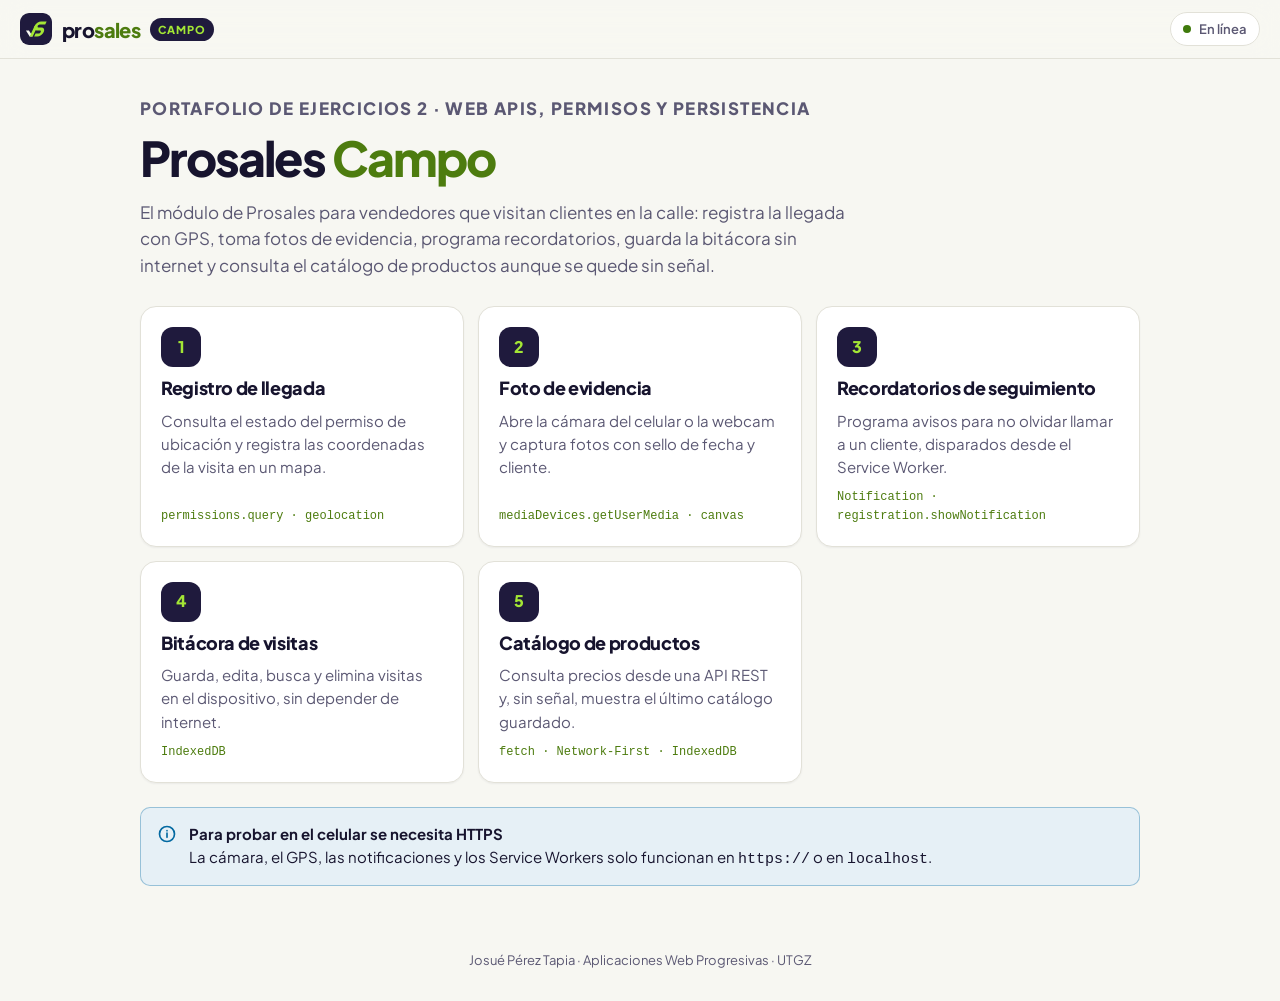
==== Portafolio_2/index.html @ 6cf30683 "feat(p2): base de Prosales Campo con estilos, utilidades e iconos compartidos" ====
<!DOCTYPE html>
<html lang="es-MX">
<head>
  <meta charset="UTF-8">
  <meta name="viewport" content="width=device-width, initial-scale=1.0, viewport-fit=cover">
  <title>Prosales Campo</title>
  <meta name="description" content="Módulo de visitas de campo de Prosales: ubicación, evidencia con cámara, recordatorios, bitácora sin conexión y catálogo con caché dinámica.">
  <meta name="theme-color" content="#1F1A3D">
  <link rel="icon" href="comun/icons/favicon.svg" type="image/svg+xml">
  <link rel="apple-touch-icon" href="comun/icons/apple-touch-icon.png">
  <link rel="preconnect" href="https://fonts.googleapis.com">
  <link rel="preconnect" href="https://fonts.gstatic.com" crossorigin>
  <link rel="stylesheet" href="https://fonts.googleapis.com/css2?family=Plus+Jakarta+Sans:wght@400;500;600;700;800&display=swap">
  <link rel="stylesheet" href="comun/styles.css">
  <style>
    .hero { padding: 8px 0 28px; }
    .hero h1 { font-size: clamp(2rem, 6vw, 3rem); font-weight: 800; letter-spacing: -.04em; margin: 8px 0 12px; }
    .hero h1 span { color: var(--accent-text); }
    .hero p { color: var(--muted); font-size: 1.0625rem; max-width: 60ch; }
    .modulos { list-style: none; display: grid; gap: 14px; grid-template-columns: repeat(auto-fit, minmax(min(100%, 300px), 1fr)); }
    .modulo {
      display: flex; flex-direction: column; gap: 10px; height: 100%;
      padding: 20px; border-radius: var(--radius); text-decoration: none; color: var(--text);
      background: var(--surface); border: 1px solid var(--border); box-shadow: var(--shadow-sm);
      transition: transform .2s var(--ease), box-shadow .2s var(--ease), border-color .2s;
    }
    .modulo:hover { transform: translateY(-2px); box-shadow: var(--shadow); border-color: var(--primary); }
    .modulo-num {
      width: 40px; height: 40px; border-radius: 12px; display: grid; place-items: center;
      background: var(--tinta); color: var(--lima); font-weight: 800;
    }
    .modulo h2 { font-size: 1.125rem; font-weight: 800; }
    .modulo p { color: var(--muted); font-size: .9375rem; flex: 1; }
    .modulo code { font-family: var(--mono); font-size: .75rem; color: var(--accent-text); }
    .nota { margin-top: 24px; }
  </style>
</head>
<body>
  <svg class="sprite" aria-hidden="true">
    <symbol id="i-info" viewBox="0 0 24 24"><circle cx="12" cy="12" r="9"/><path d="M12 11v5M12 8h.01"/></symbol>
  </svg>

  <header class="topbar">
    <a class="brand" href="./" aria-label="Prosales Campo, inicio">
      <img src="comun/icons/favicon.svg" alt="" width="32" height="32">
      <span class="brand-name">pro<span>sales</span></span>
      <span class="brand-tag">Campo</span>
    </a>
    <span class="net" id="netStatus"><span class="net-dot" aria-hidden="true"></span><span class="net-text">En línea</span></span>
  </header>

  <main class="page">
    <section class="hero">
      <p class="eyebrow">Portafolio de Ejercicios 2 · Web APIs, permisos y persistencia</p>
      <h1>Prosales <span>Campo</span></h1>
      <p>El módulo de Prosales para vendedores que visitan clientes en la calle: registra la llegada con GPS,
        toma fotos de evidencia, programa recordatorios, guarda la bitácora sin internet y consulta el
        catálogo de productos aunque se quede sin señal.</p>
    </section>

    <ul class="modulos">
      <li>
        <a class="modulo" href="ejercicio-1-geolocalizacion/">
          <span class="modulo-num">1</span>
          <h2>Registro de llegada</h2>
          <p>Consulta el estado del permiso de ubicación y registra las coordenadas de la visita en un mapa.</p>
          <code>permissions.query · geolocation</code>
        </a>
      </li>
      <li>
        <a class="modulo" href="ejercicio-2-camara/">
          <span class="modulo-num">2</span>
          <h2>Foto de evidencia</h2>
          <p>Abre la cámara del celular o la webcam y captura fotos con sello de fecha y cliente.</p>
          <code>mediaDevices.getUserMedia · canvas</code>
        </a>
      </li>
      <li>
        <a class="modulo" href="ejercicio-3-notificaciones/">
          <span class="modulo-num">3</span>
          <h2>Recordatorios de seguimiento</h2>
          <p>Programa avisos para no olvidar llamar a un cliente, disparados desde el Service Worker.</p>
          <code>Notification · registration.showNotification</code>
        </a>
      </li>
      <li>
        <a class="modulo" href="ejercicio-4-indexeddb/">
          <span class="modulo-num">4</span>
          <h2>Bitácora de visitas</h2>
          <p>Guarda, edita, busca y elimina visitas en el dispositivo, sin depender de internet.</p>
          <code>IndexedDB</code>
        </a>
      </li>
      <li>
        <a class="modulo" href="ejercicio-5-network-first/">
          <span class="modulo-num">5</span>
          <h2>Catálogo de productos</h2>
          <p>Consulta precios desde una API REST y, sin señal, muestra el último catálogo guardado.</p>
          <code>fetch · Network-First · IndexedDB</code>
        </a>
      </li>
    </ul>

    <div class="alert nota">
      <svg class="ico" aria-hidden="true"><use href="#i-info"/></svg>
      <div>
        <strong>Para probar en el celular se necesita HTTPS</strong>
        La cámara, el GPS, las notificaciones y los Service Workers solo funcionan en <code>https://</code> o en <code>localhost</code>.
      </div>
    </div>
  </main>

  <footer class="footer">Josué Pérez Tapia · Aplicaciones Web Progresivas · UTGZ</footer>

  <script src="comun/ui.js"></script>
</body>
</html>
---- Portafolio_2/comun/styles.css ----
/* =====================================================================
   Prosales Campo · Estilos compartidos del Portafolio 2
   Misma identidad que Prosales CRM (Portafolio 1): tinta, lima y papel.
   Los 5 ejercicios cargan este archivo desde ../comun/ y cada uno agrega
   sus estilos propios en css/ejercicio.css.
   ===================================================================== */
:root {
  --tinta: #1F1A3D;
  --lima: #A3E635;
  --papel: #F7F7F2;

  --bg: var(--papel);
  --surface: #FFFFFF;
  --surface-2: #F0EFE9;
  --surface-3: #E6E5DD;
  --text: #17142E;
  --muted: #5B5873;
  --border: #E2E1D8;
  --primary: var(--tinta);
  --primary-hover: #2E2858;
  --on-primary: #FFFFFF;
  --accent-text: #4D7C0F;
  --success: #3F7A0C;
  --warning: #A15C07;
  --danger: #C2261D;
  --info: #0369A1;

  --radius: 16px;
  --radius-sm: 10px;
  --shadow-sm: 0 1px 2px rgba(31, 26, 61, .06);
  --shadow: 0 1px 2px rgba(31, 26, 61, .06), 0 8px 24px rgba(31, 26, 61, .08);
  --font: "Plus Jakarta Sans", system-ui, -apple-system, "Segoe UI", Roboto, sans-serif;
  --mono: ui-monospace, "Cascadia Code", Consolas, monospace;
  --ease: cubic-bezier(.2, .8, .2, 1);
  color-scheme: light;
}

@media (prefers-color-scheme: dark) {
  :root {
    --bg: #110F22;
    --surface: #1A1733;
    --surface-2: #221E3E;
    --surface-3: #2D2850;
    --text: #EEEDF7;
    --muted: #A9A6C2;
    --border: #2F2A52;
    --primary: var(--lima);
    --primary-hover: #BEF264;
    --on-primary: var(--tinta);
    --accent-text: var(--lima);
    --success: #A3E635;
    --warning: #FBBF24;
    --danger: #F87171;
    --info: #38BDF8;
    --shadow-sm: 0 1px 2px rgba(0, 0, 0, .3);
    --shadow: 0 1px 2px rgba(0, 0, 0, .3), 0 8px 24px rgba(0, 0, 0, .3);
    color-scheme: dark;
  }
}

/* ----- Base ----- */
*, *::before, *::after { box-sizing: border-box; margin: 0; padding: 0; }
html { -webkit-text-size-adjust: 100%; }
body {
  min-height: 100dvh;
  font-family: var(--font); font-size: 1rem; line-height: 1.55;
  color: var(--text); background: var(--bg);
  -webkit-font-smoothing: antialiased;
}
img, video, canvas { display: block; max-width: 100%; }
button, input, select, textarea { font: inherit; color: inherit; }
h1, h2, h3 { line-height: 1.2; letter-spacing: -.02em; }
a { color: var(--accent-text); }
[hidden] { display: none !important; }
:focus-visible { outline: 3px solid var(--lima); outline-offset: 2px; border-radius: 6px; }

.sprite { position: absolute; width: 0; height: 0; }
.ico { width: 20px; height: 20px; flex-shrink: 0; fill: none; stroke: currentColor; stroke-width: 2; stroke-linecap: round; stroke-linejoin: round; }
.sr-only { position: absolute; width: 1px; height: 1px; overflow: hidden; clip: rect(0 0 0 0); white-space: nowrap; }
.mono { font-family: var(--mono); font-size: .875em; }
.muted { color: var(--muted); }

/* ----- Barra superior ----- */
.topbar {
  position: sticky; top: 0; z-index: 20;
  display: flex; align-items: center; justify-content: space-between; gap: 12px;
  padding: calc(env(safe-area-inset-top) + 12px) 20px 12px;
  background: color-mix(in srgb, var(--bg) 88%, transparent);
  backdrop-filter: blur(14px);
  border-bottom: 1px solid var(--border);
}
.brand { display: flex; align-items: center; gap: 10px; color: var(--text); text-decoration: none; }
.brand img { border-radius: 9px; }
.brand-name { font-size: 1.25rem; font-weight: 800; letter-spacing: -.03em; }
.brand-name span { color: var(--accent-text); }
.brand-tag {
  font-size: .6875rem; font-weight: 800; text-transform: uppercase; letter-spacing: .08em;
  padding: 3px 8px; border-radius: 999px; background: var(--tinta); color: var(--lima);
}
.net {
  display: inline-flex; align-items: center; gap: 8px;
  font-size: .8125rem; font-weight: 600; color: var(--muted);
  padding: 6px 12px; border: 1px solid var(--border); border-radius: 999px; background: var(--surface);
}
.net-dot { width: 8px; height: 8px; border-radius: 50%; background: var(--success); }
.net.offline { color: var(--danger); border-color: currentColor; }
.net.offline .net-dot { background: var(--danger); }

/* ----- Página ----- */
.page { width: 100%; max-width: 1040px; margin: 0 auto; padding: 28px 20px 64px; }
.back { display: inline-flex; align-items: center; gap: 6px; font-size: .875rem; font-weight: 600; color: var(--muted); text-decoration: none; margin-bottom: 14px; }
.back:hover { color: var(--text); }
.page-head { margin-bottom: 24px; }
.eyebrow { font-size: .75rem; font-weight: 800; text-transform: uppercase; letter-spacing: .08em; color: var(--accent-text); }
.page-head h1 { font-size: clamp(1.625rem, 4vw, 2.25rem); font-weight: 800; margin: 6px 0 8px; }
.page-head p { color: var(--muted); max-width: 64ch; }
.api-tags { display: flex; flex-wrap: wrap; gap: 6px; margin-top: 12px; }
.api-tags code {
  font-family: var(--mono); font-size: .75rem; padding: 3px 8px; border-radius: 6px;
  background: var(--surface-2); border: 1px solid var(--border); color: var(--text);
}

.grid { display: grid; gap: 16px; grid-template-columns: repeat(auto-fit, minmax(min(100%, 320px), 1fr)); align-items: start; }
.grid-wide { grid-column: 1 / -1; }

/* ----- Tarjetas ----- */
.card { background: var(--surface); border: 1px solid var(--border); border-radius: var(--radius); box-shadow: var(--shadow-sm); padding: 20px; min-width: 0; }
.card-head { display: flex; align-items: center; justify-content: space-between; gap: 12px; margin-bottom: 14px; }
.card-head h2 { font-size: 1.0625rem; font-weight: 800; display: flex; align-items: center; gap: 8px; }
.card-head h2 .ico { color: var(--accent-text); }
.card > p { color: var(--muted); font-size: .9375rem; margin-bottom: 14px; }
.actions { display: flex; flex-wrap: wrap; gap: 8px; }

/* ----- Indicador de estado de permisos ----- */
.pill {
  display: inline-flex; align-items: center; gap: 6px; white-space: nowrap;
  font-size: .75rem; font-weight: 800; padding: 4px 10px; border-radius: 999px;
  background: var(--surface-2); color: var(--muted); border: 1px solid var(--border);
}
.pill::before { content: ""; width: 7px; height: 7px; border-radius: 50%; background: currentColor; }
.pill[data-state="granted"] { color: var(--success); border-color: currentColor; }
.pill[data-state="prompt"], .pill[data-state="default"] { color: var(--warning); border-color: currentColor; }
.pill[data-state="denied"] { color: var(--danger); border-color: currentColor; }
.pill[data-state="live"] { color: var(--success); border-color: currentColor; }
.pill[data-state="cache"] { color: var(--warning); border-color: currentColor; }

/* ----- Botones ----- */
.btn {
  display: inline-flex; align-items: center; justify-content: center; gap: 8px;
  min-height: 44px; padding: 0 18px; border-radius: 999px; border: 1px solid transparent;
  font-weight: 700; font-size: .9375rem; cursor: pointer; text-decoration: none;
  transition: background .2s var(--ease), transform .1s var(--ease), opacity .2s;
}
.btn:active { transform: scale(.97); }
.btn:disabled { opacity: .5; cursor: not-allowed; transform: none; }
.btn-primary { background: var(--primary); color: var(--on-primary); }
.btn-primary:hover:not(:disabled) { background: var(--primary-hover); }
.btn-lima { background: var(--lima); color: var(--tinta); }
.btn-ghost { background: var(--surface); color: var(--text); border-color: var(--border); }
.btn-ghost:hover:not(:disabled) { background: var(--surface-2); }
.btn-danger { background: transparent; color: var(--danger); border-color: currentColor; }
.btn-sm { min-height: 36px; padding: 0 14px; font-size: .8125rem; }
.btn-block { width: 100%; }
.btn[aria-busy="true"]::before {
  content: ""; width: 16px; height: 16px; border-radius: 50%;
  border: 2px solid currentColor; border-right-color: transparent; animation: spin .7s linear infinite;
}
.btn[aria-busy="true"] .ico { display: none; }
.icon-btn {
  width: 36px; height: 36px; display: grid; place-items: center; flex-shrink: 0;
  border-radius: 50%; border: 1px solid var(--border); background: var(--surface); color: var(--muted); cursor: pointer;
}
.icon-btn:hover { color: var(--text); background: var(--surface-2); }
.icon-btn.danger:hover { color: var(--danger); }
.icon-btn .ico { width: 18px; height: 18px; }
@keyframes spin { to { transform: rotate(360deg); } }

/* ----- Formularios ----- */
.form { display: grid; gap: 14px; }
.field { display: grid; gap: 6px; min-width: 0; }
.field label { font-size: .8125rem; font-weight: 700; }
.field input, .field select, .field textarea {
  width: 100%; min-height: 44px; padding: 10px 14px;
  background: var(--bg); border: 1px solid var(--border); border-radius: var(--radius-sm);
}
.field textarea { min-height: 84px; resize: vertical; }
.field input:focus, .field select:focus, .field textarea:focus {
  outline: none; border-color: var(--primary); box-shadow: 0 0 0 4px color-mix(in srgb, var(--primary) 18%, transparent);
}
.field-row { display: grid; gap: 14px; grid-template-columns: repeat(auto-fit, minmax(150px, 1fr)); }
.hint { font-size: .8125rem; color: var(--muted); }

/* ----- Datos clave/valor ----- */
.kv { display: grid; grid-template-columns: repeat(auto-fit, minmax(130px, 1fr)); gap: 12px; }
.kv div { padding: 12px 14px; border-radius: var(--radius-sm); background: var(--surface-2); min-width: 0; }
.kv dt { font-size: .75rem; font-weight: 700; color: var(--muted); }
.kv dd { font-weight: 800; font-size: 1.0625rem; overflow-wrap: anywhere; }

/* ----- Avisos ----- */
.alert {
  display: flex; gap: 12px; align-items: flex-start;
  padding: 14px 16px; border-radius: var(--radius-sm); font-size: .9375rem;
  background: color-mix(in srgb, var(--info) 10%, var(--surface)); border: 1px solid color-mix(in srgb, var(--info) 35%, transparent);
}
.alert .ico { color: var(--info); margin-top: 2px; }
.alert strong { display: block; }
.alert.warn { background: color-mix(in srgb, var(--warning) 10%, var(--surface)); border-color: color-mix(in srgb, var(--warning) 40%, transparent); }
.alert.warn .ico { color: var(--warning); }
.alert.danger { background: color-mix(in srgb, var(--danger) 9%, var(--surface)); border-color: color-mix(in srgb, var(--danger) 40%, transparent); }
.alert.danger .ico { color: var(--danger); }
.alert.success { background: color-mix(in srgb, var(--success) 10%, var(--surface)); border-color: color-mix(in srgb, var(--success) 40%, transparent); }
.alert.success .ico { color: var(--success); }
.alert + .alert, .alert + .card, .card + .alert { margin-top: 12px; }

/* ----- Listas ----- */
.list { list-style: none; display: grid; gap: 8px; }
.list-item {
  display: flex; align-items: center; gap: 12px;
  padding: 12px 14px; border-radius: var(--radius-sm); background: var(--surface-2);
}
.list-item .grow { flex: 1; min-width: 0; }
.list-item strong { display: block; overflow-wrap: anywhere; }
.list-item small { color: var(--muted); }
.empty { text-align: center; padding: 28px 16px; color: var(--muted); font-size: .9375rem; }
.empty .ico { width: 36px; height: 36px; margin: 0 auto 8px; opacity: .6; }

/* ----- Registro de eventos ----- */
.log { list-style: none; font-family: var(--mono); font-size: .75rem; max-height: 220px; overflow: auto; display: grid; gap: 4px; }
.log li { padding: 6px 10px; border-radius: 8px; background: var(--surface-2); overflow-wrap: anywhere; }
.log time { color: var(--muted); margin-right: 6px; }

/* ----- Aviso flotante ----- */
.toast {
  position: fixed; left: 50%; bottom: calc(env(safe-area-inset-bottom) + 20px); z-index: 50;
  transform: translate(-50%, 140%); max-width: calc(100% - 32px);
  padding: 12px 18px; border-radius: 999px; font-weight: 600; font-size: .9375rem;
  background: var(--tinta); color: #FFFFFF; box-shadow: var(--shadow);
  transition: transform .35s var(--ease);
}
.toast.show { transform: translate(-50%, 0); }

.footer { text-align: center; font-size: .8125rem; color: var(--muted); padding: 0 20px 32px; }

@media (max-width: 520px) {
  .topbar { padding-inline: 16px; }
  .page { padding: 20px 16px 56px; }
  .brand-tag { display: none; }
  .card { padding: 16px; }
}

@media (prefers-reduced-motion: reduce) {
  *, *::before, *::after { transition: none !important; animation: none !important; }
}
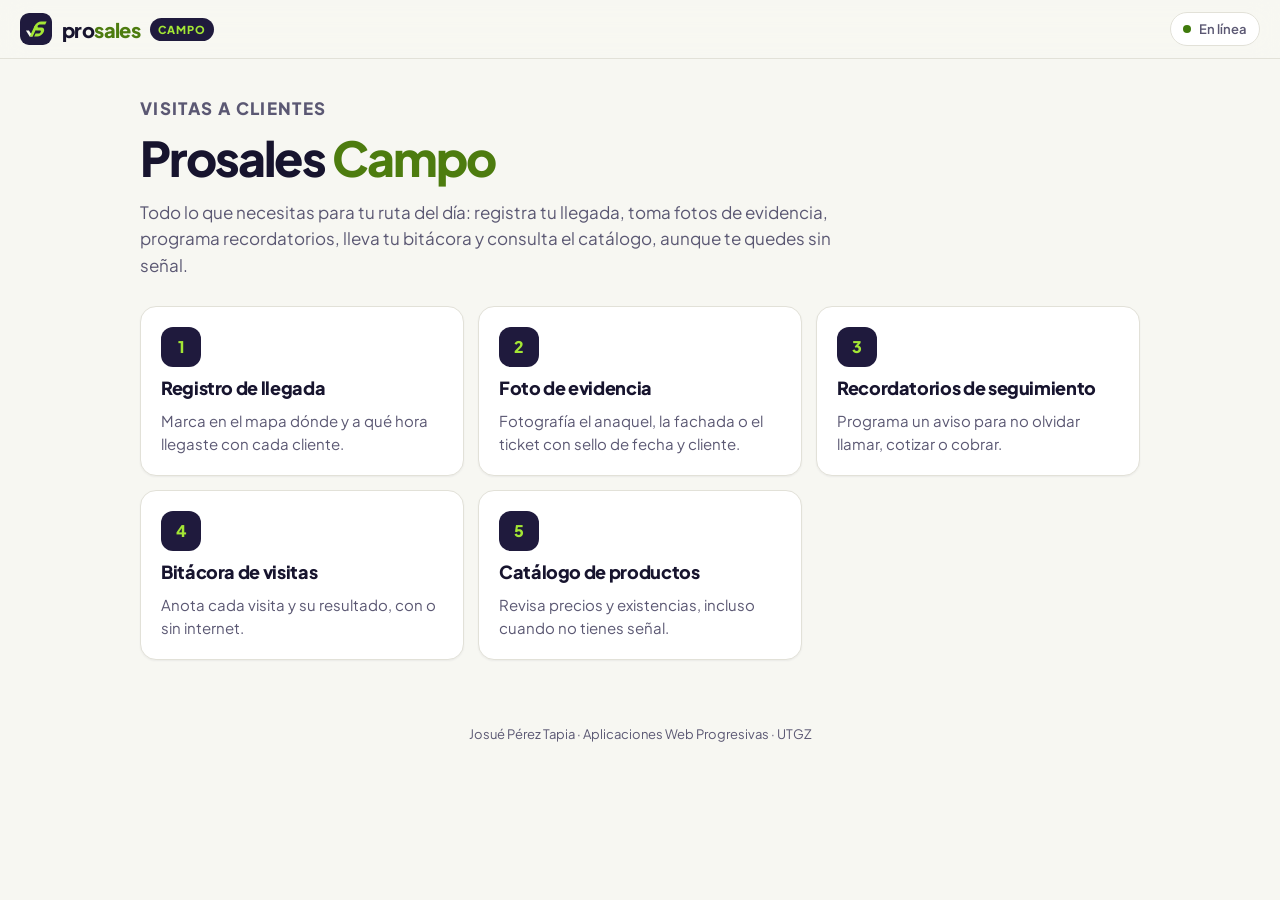
==== commit d0b597e1: "refactor(p2): textos de la interfaz sin detalles tecnicos" ====
--- a/Portafolio_2/index.html
+++ b/Portafolio_2/index.html
@@ -51,11 +51,10 @@
 
   <main class="page">
     <section class="hero">
-      <p class="eyebrow">Portafolio de Ejercicios 2 · Web APIs, permisos y persistencia</p>
+      <p class="eyebrow">Visitas a clientes</p>
       <h1>Prosales <span>Campo</span></h1>
-      <p>El módulo de Prosales para vendedores que visitan clientes en la calle: registra la llegada con GPS,
-        toma fotos de evidencia, programa recordatorios, guarda la bitácora sin internet y consulta el
-        catálogo de productos aunque se quede sin señal.</p>
+      <p>Todo lo que necesitas para tu ruta del día: registra tu llegada, toma fotos de evidencia,
+        programa recordatorios, lleva tu bitácora y consulta el catálogo, aunque te quedes sin señal.</p>
     </section>
 
     <ul class="modulos">
@@ -63,51 +62,38 @@
         <a class="modulo" href="ejercicio-1-geolocalizacion/">
           <span class="modulo-num">1</span>
           <h2>Registro de llegada</h2>
-          <p>Consulta el estado del permiso de ubicación y registra las coordenadas de la visita en un mapa.</p>
-          <code>permissions.query · geolocation</code>
+          <p>Marca en el mapa dónde y a qué hora llegaste con cada cliente.</p>
         </a>
       </li>
       <li>
         <a class="modulo" href="ejercicio-2-camara/">
           <span class="modulo-num">2</span>
           <h2>Foto de evidencia</h2>
-          <p>Abre la cámara del celular o la webcam y captura fotos con sello de fecha y cliente.</p>
-          <code>mediaDevices.getUserMedia · canvas</code>
+          <p>Fotografía el anaquel, la fachada o el ticket con sello de fecha y cliente.</p>
         </a>
       </li>
       <li>
         <a class="modulo" href="ejercicio-3-notificaciones/">
           <span class="modulo-num">3</span>
           <h2>Recordatorios de seguimiento</h2>
-          <p>Programa avisos para no olvidar llamar a un cliente, disparados desde el Service Worker.</p>
-          <code>Notification · registration.showNotification</code>
+          <p>Programa un aviso para no olvidar llamar, cotizar o cobrar.</p>
         </a>
       </li>
       <li>
         <a class="modulo" href="ejercicio-4-indexeddb/">
           <span class="modulo-num">4</span>
           <h2>Bitácora de visitas</h2>
-          <p>Guarda, edita, busca y elimina visitas en el dispositivo, sin depender de internet.</p>
-          <code>IndexedDB</code>
+          <p>Anota cada visita y su resultado, con o sin internet.</p>
         </a>
       </li>
       <li>
         <a class="modulo" href="ejercicio-5-network-first/">
           <span class="modulo-num">5</span>
           <h2>Catálogo de productos</h2>
-          <p>Consulta precios desde una API REST y, sin señal, muestra el último catálogo guardado.</p>
-          <code>fetch · Network-First · IndexedDB</code>
+          <p>Revisa precios y existencias, incluso cuando no tienes señal.</p>
         </a>
       </li>
     </ul>
-
-    <div class="alert nota">
-      <svg class="ico" aria-hidden="true"><use href="#i-info"/></svg>
-      <div>
-        <strong>Para probar en el celular se necesita HTTPS</strong>
-        La cámara, el GPS, las notificaciones y los Service Workers solo funcionan en <code>https://</code> o en <code>localhost</code>.
-      </div>
-    </div>
   </main>
 
   <footer class="footer">Josué Pérez Tapia · Aplicaciones Web Progresivas · UTGZ</footer>
